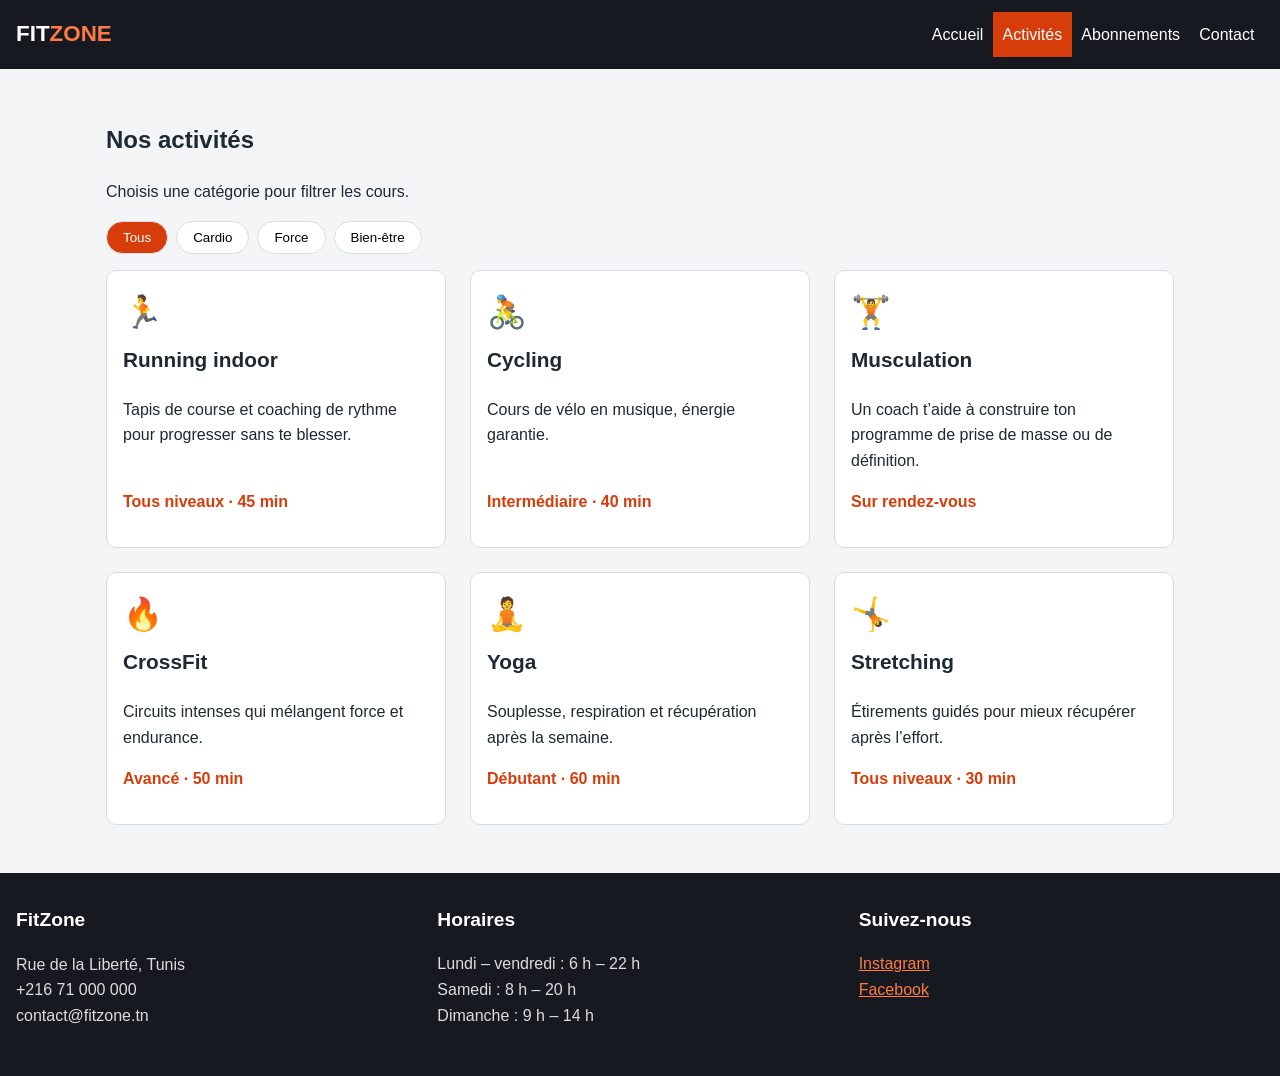
==== activites.html @ 1c36ccad "first commit" ====
<!DOCTYPE html>
<html lang="fr">
<head>
  <meta charset="UTF-8">
  <meta name="viewport" content="width=device-width, initial-scale=1">
  <meta name="description" content="FitZone, salle de sport à Tunis : musculation, cardio, cours collectifs et coaching.">
  <title>Activités — FitZone Tunis</title>
  <link rel="stylesheet" href="css/style.css">
</head>
<body>

  <header>
    <a class="logo" href="index.html">FIT<span>ZONE</span></a>

      <button id="burger" aria-label="Ouvrir le menu" aria-expanded="false" aria-controls="menu">☰</button>

      <nav aria-label="Navigation principale">
        <ul id="menu">
        <li><a href="index.html">Accueil</a></li>
        <li><a href="activites.html" class="actif" aria-current="page">Activités</a></li>
        <li><a href="abonnements.html">Abonnements</a></li>
        <li><a href="contact.html">Contact</a></li>
        </ul>
      </nav>
  </header>

  <main>
    <section>
      <h1>Nos activités</h1>
      <p>Choisis une catégorie pour filtrer les cours.</p>

      <div class="filtres" role="group" aria-label="Filtrer les activités">
        <button class="actif" data-filtre="tous">Tous</button>
        <button data-filtre="cardio">Cardio</button>
        <button data-filtre="force">Force</button>
        <button data-filtre="bienetre">Bien-être</button>
      </div>

      <ul class="grille-cartes">
        <li class="carte" data-categorie="cardio">
          <span class="emoji" aria-hidden="true">🏃</span>
          <h2>Running indoor</h2>
          <p>Tapis de course et coaching de rythme pour progresser sans te blesser.</p>
          <p class="infos">Tous niveaux · 45 min</p>
        </li>
        <li class="carte" data-categorie="cardio">
          <span class="emoji" aria-hidden="true">🚴</span>
          <h2>Cycling</h2>
          <p>Cours de vélo en musique, énergie garantie.</p>
          <p class="infos">Intermédiaire · 40 min</p>
        </li>
        <li class="carte" data-categorie="force">
          <span class="emoji" aria-hidden="true">🏋️</span>
          <h2>Musculation</h2>
          <p>Un coach t’aide à construire ton programme de prise de masse ou de définition.</p>
          <p class="infos">Sur rendez-vous</p>
        </li>
        <li class="carte" data-categorie="force">
          <span class="emoji" aria-hidden="true">🔥</span>
          <h2>CrossFit</h2>
          <p>Circuits intenses qui mélangent force et endurance.</p>
          <p class="infos">Avancé · 50 min</p>
        </li>
        <li class="carte" data-categorie="bienetre">
          <span class="emoji" aria-hidden="true">🧘</span>
          <h2>Yoga</h2>
          <p>Souplesse, respiration et récupération après la semaine.</p>
          <p class="infos">Débutant · 60 min</p>
        </li>
        <li class="carte" data-categorie="bienetre">
          <span class="emoji" aria-hidden="true">🤸</span>
          <h2>Stretching</h2>
          <p>Étirements guidés pour mieux récupérer après l’effort.</p>
          <p class="infos">Tous niveaux · 30 min</p>
        </li>
      </ul>
    </section>
  </main>

  <footer>
    <div>
      <h2>FitZone</h2>
      <p>Rue de la Liberté, Tunis<br>+216 71 000 000<br>contact@fitzone.tn</p>
    </div>
    <div>
      <h2>Horaires</h2>
      <ul>
        <li>Lundi – vendredi : 6 h – 22 h</li>
        <li>Samedi : 8 h – 20 h</li>
        <li>Dimanche : 9 h – 14 h</li>
      </ul>
    </div>
    <div>
      <h2>Suivez-nous</h2>
      <ul>
        <li><a href="https://www.instagram.com/" target="_blank" rel="noopener">Instagram</a></li>
        <li><a href="https://www.facebook.com/" target="_blank" rel="noopener">Facebook</a></li>
      </ul>
    </div>
  </footer>

  <script src="js/main.js"></script>
</body>
</html>
---- css/style.css ----
:root {
  --fond: #f4f5f7;
  --texte: #1f2933;
  --accent: #d63d0a;
  --sombre: #161a20;
  --bordure: #d9dde3;
  --espace: 1rem;
}

* { box-sizing: border-box; }

body {
  margin: 0;
  font-family: Arial, sans-serif;
  line-height: 1.6;
  background: var(--fond);
  color: var(--texte);
}

img, video { max-width: 100%; height: auto; }
a { color: var(--accent); }
section { padding: 2rem var(--espace); max-width: 1100px; margin: 0 auto; }


header {
  background: var(--sombre);
  padding: 0.75rem var(--espace);
  display: flex;
  justify-content: space-between;
  align-items: center;
  flex-wrap: wrap;
}

.logo { color: white; font-size: 1.4rem; font-weight: bold; text-decoration: none; }
.logo span { color: #ff7a45; }

#burger {
  background: none;
  color: white;
  border: 1px solid white;
  font-size: 1.2rem;
  padding: 0.3rem 0.7rem;
  cursor: pointer;
}

nav { width: 100%; }
nav ul { display: none; list-style: none; padding: 0; margin: 0.5rem 0 0; }
nav ul.ouvert { display: block; }
nav a { display: block; padding: 0.6rem; color: white; text-decoration: none; }
nav a:hover, nav a.actif { background: var(--accent); }

.btn {
  display: inline-block;
  background: var(--accent);
  color: white;
  border: none;
  padding: 0.7rem 1.5rem;
  border-radius: 20px;
  font-size: 1rem;
  text-decoration: none;
  cursor: pointer;
}
.btn:hover { background: #a82d06; }

.hero {
  background: linear-gradient(135deg, #161a20, #d63d0a);
  color: white;
  padding: 4rem max(var(--espace), calc((100% - 1100px) / 2));
  max-width: none;
}
.hero h1 { font-size: 2rem; animation: entree 0.8s; }
.hero p { max-width: 35rem; }

@keyframes entree {
  from { opacity: 0; transform: translateY(30px); }
  to { opacity: 1; transform: translateY(0); }
}

.chiffres {
  display: grid;
  grid-template-columns: repeat(2, 1fr);
  gap: var(--espace);
  list-style: none;
  padding: 0;
  text-align: center;
}
.chiffres li { background: white; padding: 1rem; border-radius: 10px; }
.chiffres strong { display: block; font-size: 2rem; color: var(--accent); }

.galerie { display: grid; grid-template-columns: 1fr; gap: var(--espace); }
.galerie img { width: 100%; height: 200px; object-fit: cover; border-radius: 10px; }

video, audio { width: 100%; }

.filtres { display: flex; flex-wrap: wrap; gap: 0.5rem; margin-bottom: 1rem; }
.filtres button {
  padding: 0.5rem 1rem;
  border: 1px solid var(--bordure);
  border-radius: 20px;
  background: white;
  cursor: pointer;
}
.filtres button.actif { background: var(--accent); color: white; }

.grille-cartes {
  display: grid;
  grid-template-columns: 1fr;
  gap: 1.5rem;
  list-style: none;
  padding: 0;
}

.carte {
  display: flex;
  flex-direction: column;
  background: white;
  border: 1px solid var(--bordure);
  border-radius: 10px;
  padding: 1rem;
}
.carte:hover { box-shadow: 0 4px 12px rgba(0, 0, 0, 0.2); }
.carte .emoji { font-size: 2rem; }
.carte h2 { font-size: 1.3rem; margin: 0.3rem 0; }
.carte .infos { margin-top: auto; font-weight: bold; color: var(--accent); }
.carte.cachee { display: none; }

.defile-x { overflow-x: auto; }
table { border-collapse: collapse; width: 100%; background: white; }
th, td { border: 1px solid var(--bordure); padding: 8px; text-align: left; }
thead { background: var(--sombre); color: white; }
tbody tr:nth-child(even) { background: #f0f0f0; }
tbody tr td:last-child { text-align: right; }

form { background: white; padding: 1rem; border-radius: 10px; border: 1px solid var(--bordure); }
fieldset { margin-bottom: 1rem; border: 1px solid var(--bordure); }
label { display: block; margin-top: 0.8rem; font-weight: bold; }
input, select, textarea { width: 100%; padding: 0.6rem; font: inherit; border: 1px solid var(--bordure); border-radius: 6px; }
input.invalide, textarea.invalide { border-color: red; }
.erreur { display: block; color: #b00020; font-size: 0.9rem; min-height: 1.2rem; }
.succes { background: #e3f6e8; color: #14532d; padding: 0.8rem; border-radius: 6px; }

footer { background: var(--sombre); color: #ddd; padding: 2rem var(--espace); display: flex; flex-direction: column; gap: 1rem; }
footer h2 { color: white; margin-top: 0; font-size: 1.2rem; }
footer a { color: #ff7a45; }
footer ul { list-style: none; padding: 0; margin: 0; }

@media (min-width: 768px) {
  .hero h1 { font-size: 3rem; }
  .chiffres { grid-template-columns: repeat(4, 1fr); }
  .galerie, .grille-cartes { grid-template-columns: repeat(2, 1fr); }
  footer { flex-direction: row; }
  footer div { flex: 1; }

  #burger { display: none; }
  nav { width: auto; }
  nav ul { display: flex; margin: 0; }
}

@media (min-width: 1024px) {
  .galerie, .grille-cartes { grid-template-columns: repeat(3, 1fr); }
}
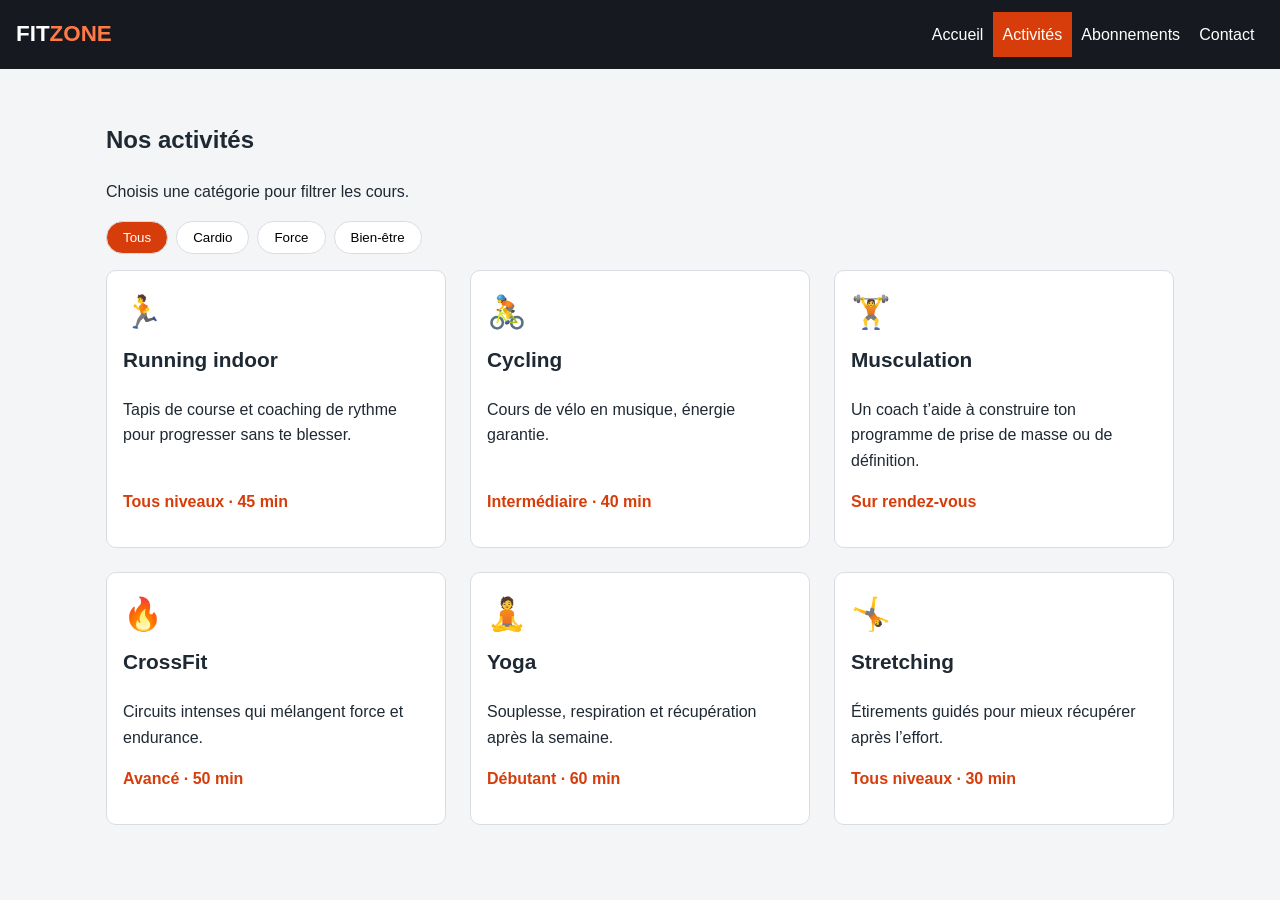
==== commit f6ce8f67: "mise ajour a activites" ====
--- a/activites.html
+++ b/activites.html
@@ -4,7 +4,7 @@
   <meta charset="UTF-8">
   <meta name="viewport" content="width=device-width, initial-scale=1">
   <meta name="description" content="FitZone, salle de sport à Tunis : musculation, cardio, cours collectifs et coaching.">
-  <title>Activités — FitZone Tunis</title>
+  <title>Activité — FitZone Tunis</title>
   <link rel="stylesheet" href="css/style.css">
 </head>
 <body>
@@ -77,27 +77,7 @@
     </section>
   </main>
 
-  <footer>
-    <div>
-      <h2>FitZone</h2>
-      <p>Rue de la Liberté, Tunis<br>+216 71 000 000<br>contact@fitzone.tn</p>
-    </div>
-    <div>
-      <h2>Horaires</h2>
-      <ul>
-        <li>Lundi – vendredi : 6 h – 22 h</li>
-        <li>Samedi : 8 h – 20 h</li>
-        <li>Dimanche : 9 h – 14 h</li>
-      </ul>
-    </div>
-    <div>
-      <h2>Suivez-nous</h2>
-      <ul>
-        <li><a href="https://www.instagram.com/" target="_blank" rel="noopener">Instagram</a></li>
-        <li><a href="https://www.facebook.com/" target="_blank" rel="noopener">Facebook</a></li>
-      </ul>
-    </div>
-  </footer>
+ 
 
   <script src="js/main.js"></script>
 </body>
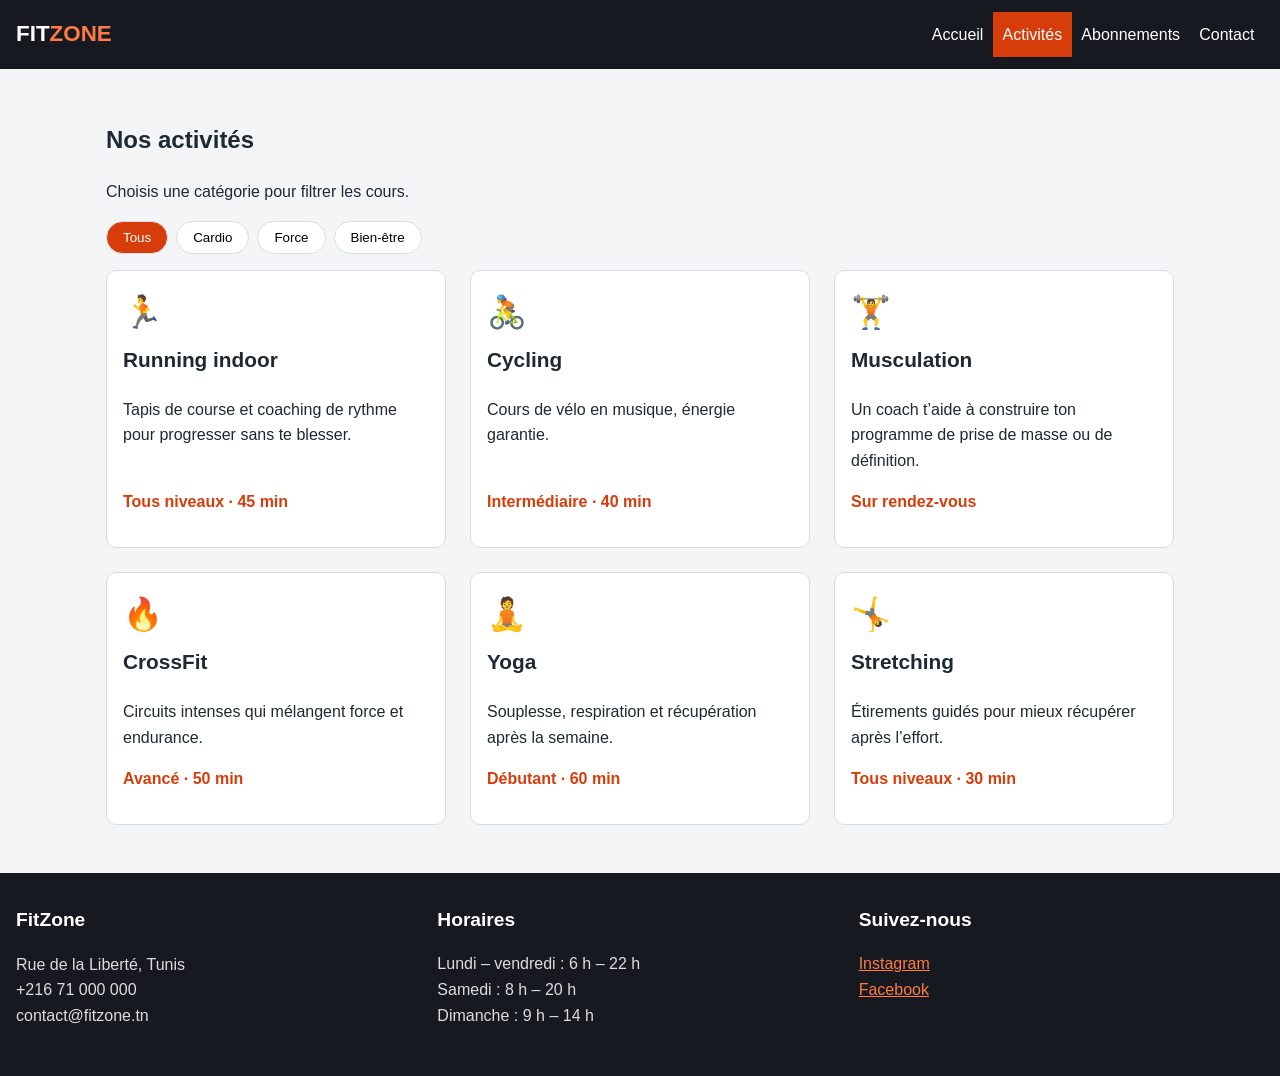
==== commit af8d7a4d: "mise a jour autre a activite" ====
--- a/activites.html
+++ b/activites.html
@@ -76,7 +76,27 @@
       </ul>
     </section>
   </main>
-
+ <footer>
+    <div>
+      <h2>FitZone</h2>
+      <p>Rue de la Liberté, Tunis<br>+216 71 000 000<br>contact@fitzone.tn</p>
+    </div>
+    <div>
+      <h2>Horaires</h2>
+      <ul>
+        <li>Lundi – vendredi : 6 h – 22 h</li>
+        <li>Samedi : 8 h – 20 h</li>
+        <li>Dimanche : 9 h – 14 h</li>
+      </ul>
+    </div>
+    <div>
+      <h2>Suivez-nous</h2>
+      <ul>
+        <li><a href="https://www.instagram.com/" target="_blank" rel="noopener">Instagram</a></li>
+        <li><a href="https://www.facebook.com/" target="_blank" rel="noopener">Facebook</a></li>
+      </ul>
+    </div>
+  </footer>
  
 
   <script src="js/main.js"></script>
